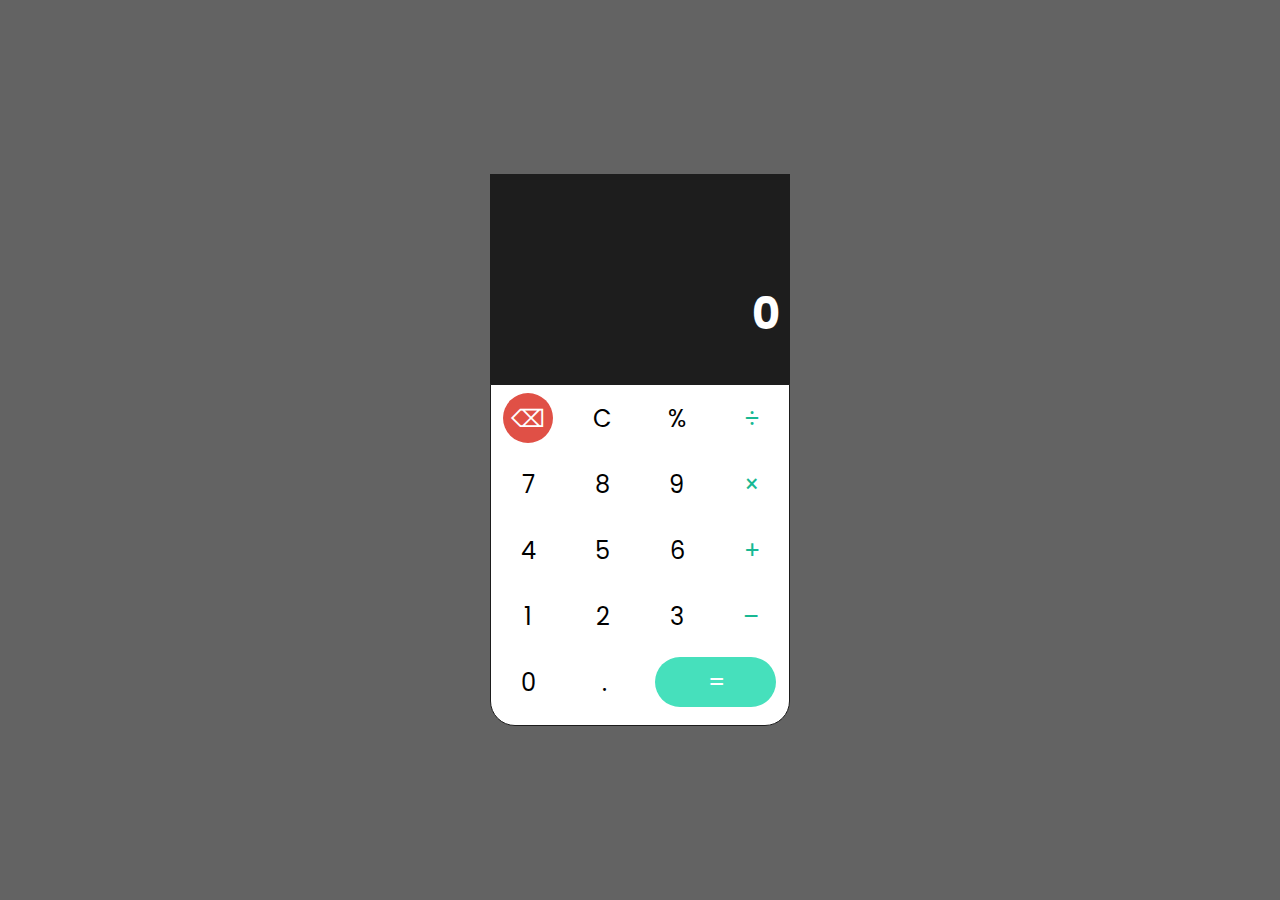
==== Calc.html @ 58d3d308 "commit" ====
<html lang="en">
<head>
    <meta charset="UTF-8">
    <meta name="viewport" content="width=device-width, initial-scale=1.0">
    <link rel="stylesheet" href="style.css">
    <title>Calculator V1</title>
    <link href="https://fonts.googleapis.com/css2?family=Poppins&display=swap" rel="stylesheet">
</head>
<body>
    <div class="calculator">
        <div class="calc-container">
            <div class="output">
                 <div class="operation">
                     <div class="value"></div>
                 </div>
                 <div class="result">
                     <div class="value">0</div>
                 </div>
            </div>
            <div class="input"></div>
        </div>
    </div>
    <script src="app.js"></script>
</body>
</html>
---- style.css ----
*{
    padding: 0;
    margin: 0;
    background-origin: padding-box;
    font-family: 'Poppins', sans-serif;
}

html{
    font-size: 16px;
    background-color: #636363;
}

.calculator{
    position: absolute;

    top: 50%;
    left: 50%;

    transform: translate(-50%, -50%);
}

.calc-container{
    background-color: #1d1d1d;

    width: 300px;
    height: auto;

    border-radius: 0 0 30px 30px;
}

.output{
    width: 100%;;
}   

.operation{
    width: 300px;
    height: 70px;

    color: #878787;

    font-size: 1.9em;
    font-weight: bold;

    position: relative;
    overflow: hidden;
}
.operation .value{
    position: absolute;

    bottom: 5px;
    right : 10px;
    
    white-space: nowrap;
    overflow: hidden;
}

.result{
    width: 300px;
    height: 140px;

    color: #FFF;

    font-size: 2.7em;
    font-weight: bold;
    
    overflow: hidden;
    position: relative;
}

.result .value{
    position: absolute;

    top: 50%;
    transform: translateY(-50%);
    right : 10px;
    
    white-space: nowrap;
    overflow: hidden;
}


.input{
    background-color: #FFF;

    border-radius: 0 0 25px 25px;
    border: 1px solid #1d1d1d;
    height: 340px;
}

.row {
    display: flex;
    justify-content: space-around;
    align-items: center;
}

.row button{
    width: 50px;
    height: 50px;

    font-size: 1.5em;

    border: none;
    border-radius: 50%;
    background-color: transparent;

    margin : 8px;

    cursor: pointer;
}

.row button:hover{
    font-weight: bold;
}

.row #calculate{
    color: #FFF;
    background-color: #46e0bc;
    width : 121px;
    border-radius: 50px;
}
.row #delete{
    color: #FFF;
    background-color: #e05046;
}

#division, #multiplication, #subtraction, #addition {
    color: #18b893;
}
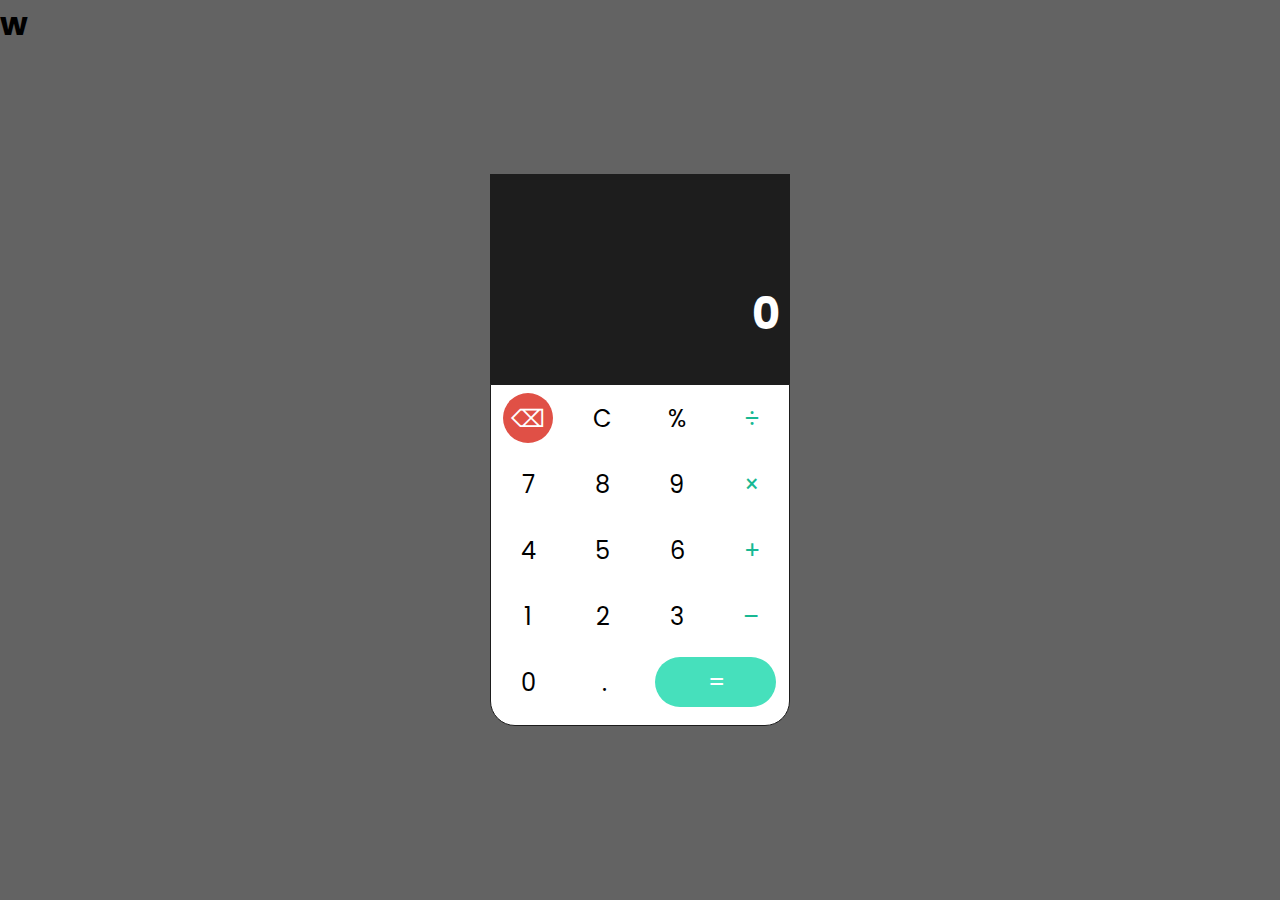
==== commit e1ebf055: "first" ====
--- a/Calc.html
+++ b/Calc.html
@@ -7,6 +7,7 @@
     <link href="https://fonts.googleapis.com/css2?family=Poppins&display=swap" rel="stylesheet">
 </head>
 <body>
+    <h1>w</h1>
     <div class="calculator">
         <div class="calc-container">
             <div class="output">
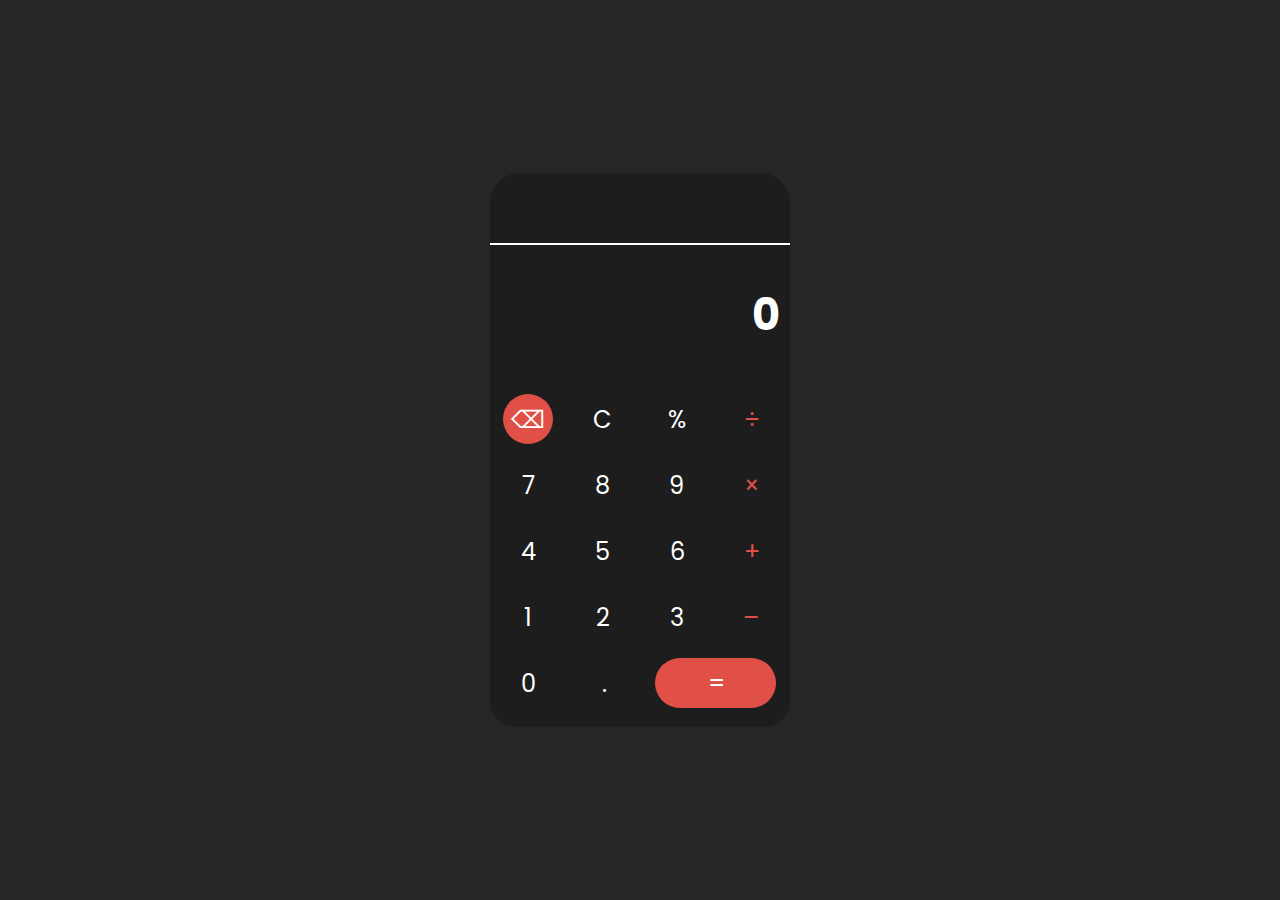
==== commit 52d94e23: "change colors" ====
--- a/Calc.html
+++ b/Calc.html
@@ -2,12 +2,12 @@
 <head>
     <meta charset="UTF-8">
     <meta name="viewport" content="width=device-width, initial-scale=1.0">
-    <link rel="stylesheet" href="style.css">
+    <link rel="stylesheet" href="Calc.css">
     <title>Calculator V1</title>
     <link href="https://fonts.googleapis.com/css2?family=Poppins&display=swap" rel="stylesheet">
 </head>
 <body>
-    <h1>w</h1>
+    
     <div class="calculator">
         <div class="calc-container">
             <div class="output">
@@ -21,6 +21,6 @@
             <div class="input"></div>
         </div>
     </div>
-    <script src="app.js"></script>
+    <script src="Calc.js"></script>
 </body>
 </html>--- a/Calc.css
+++ b/Calc.css
@@ -0,0 +1,133 @@
+*{
+    padding: 0;
+    margin: 0;
+    background-origin: padding-box;
+    font-family: 'Poppins', sans-serif;
+    
+}
+
+html{
+    font-size: 16px;
+    background-color: #272626;
+    
+}
+
+.calculator{
+    position: absolute;
+
+    top: 50%;
+    left: 50%;
+
+    transform: translate(-50%, -50%);
+}
+
+.calc-container{
+    background-color: #1d1d1d;
+
+    width: 300px;
+    height: auto;
+
+    border-radius: 30px 30px 30px 30px;
+}
+
+.output{
+    width: 100%;;
+}   
+
+.operation{
+    width: 300px;
+    height: 70px;
+    border-bottom: solid white 2px;
+
+    color: white;
+
+    font-size: 1.9em;
+    font-weight: bold;
+
+    position: relative;
+    overflow: hidden;
+}
+.operation .value{
+    position: absolute;
+
+    bottom: 5px;
+    right : 10px;
+    
+    white-space: nowrap;
+    overflow: hidden;
+}
+
+.result{
+    width: 300px;
+    height: 140px;
+
+    color: #FFF;
+
+    font-size: 2.7em;
+    font-weight: bold;
+    
+    overflow: hidden;
+    position: relative;
+}
+
+.result .value{
+    position: absolute;
+
+    top: 50%;
+    transform: translateY(-50%);
+    right : 10px;
+    
+    white-space: nowrap;
+    overflow: hidden;
+}
+
+
+.input{
+    background-color: #1d1d1d;
+
+    border-radius: 0 0 25px 25px;
+    border: 1px solid #1d1d1d;
+    height: 340px;
+    
+}
+
+.row {
+    display: flex;
+    justify-content: space-around;
+    align-items: center;
+}
+
+.row button{
+    width: 50px;
+    height: 50px;
+
+    font-size: 1.5em;
+
+    border: none;
+    border-radius: 50%;
+    background-color: transparent;
+
+    margin : 8px;
+    color: white;
+
+    cursor: pointer;
+}
+
+.row button:hover{
+    font-weight: bold;
+}
+
+.row #calculate{
+    color: #FFF;
+    background-color:  #e05046;
+    width : 121px;
+    border-radius: 50px;
+}
+.row #delete{
+    color: #FFF;
+    background-color: #e05046;
+}
+
+#division, #multiplication, #subtraction, #addition {
+    color:  #e05046;
+}